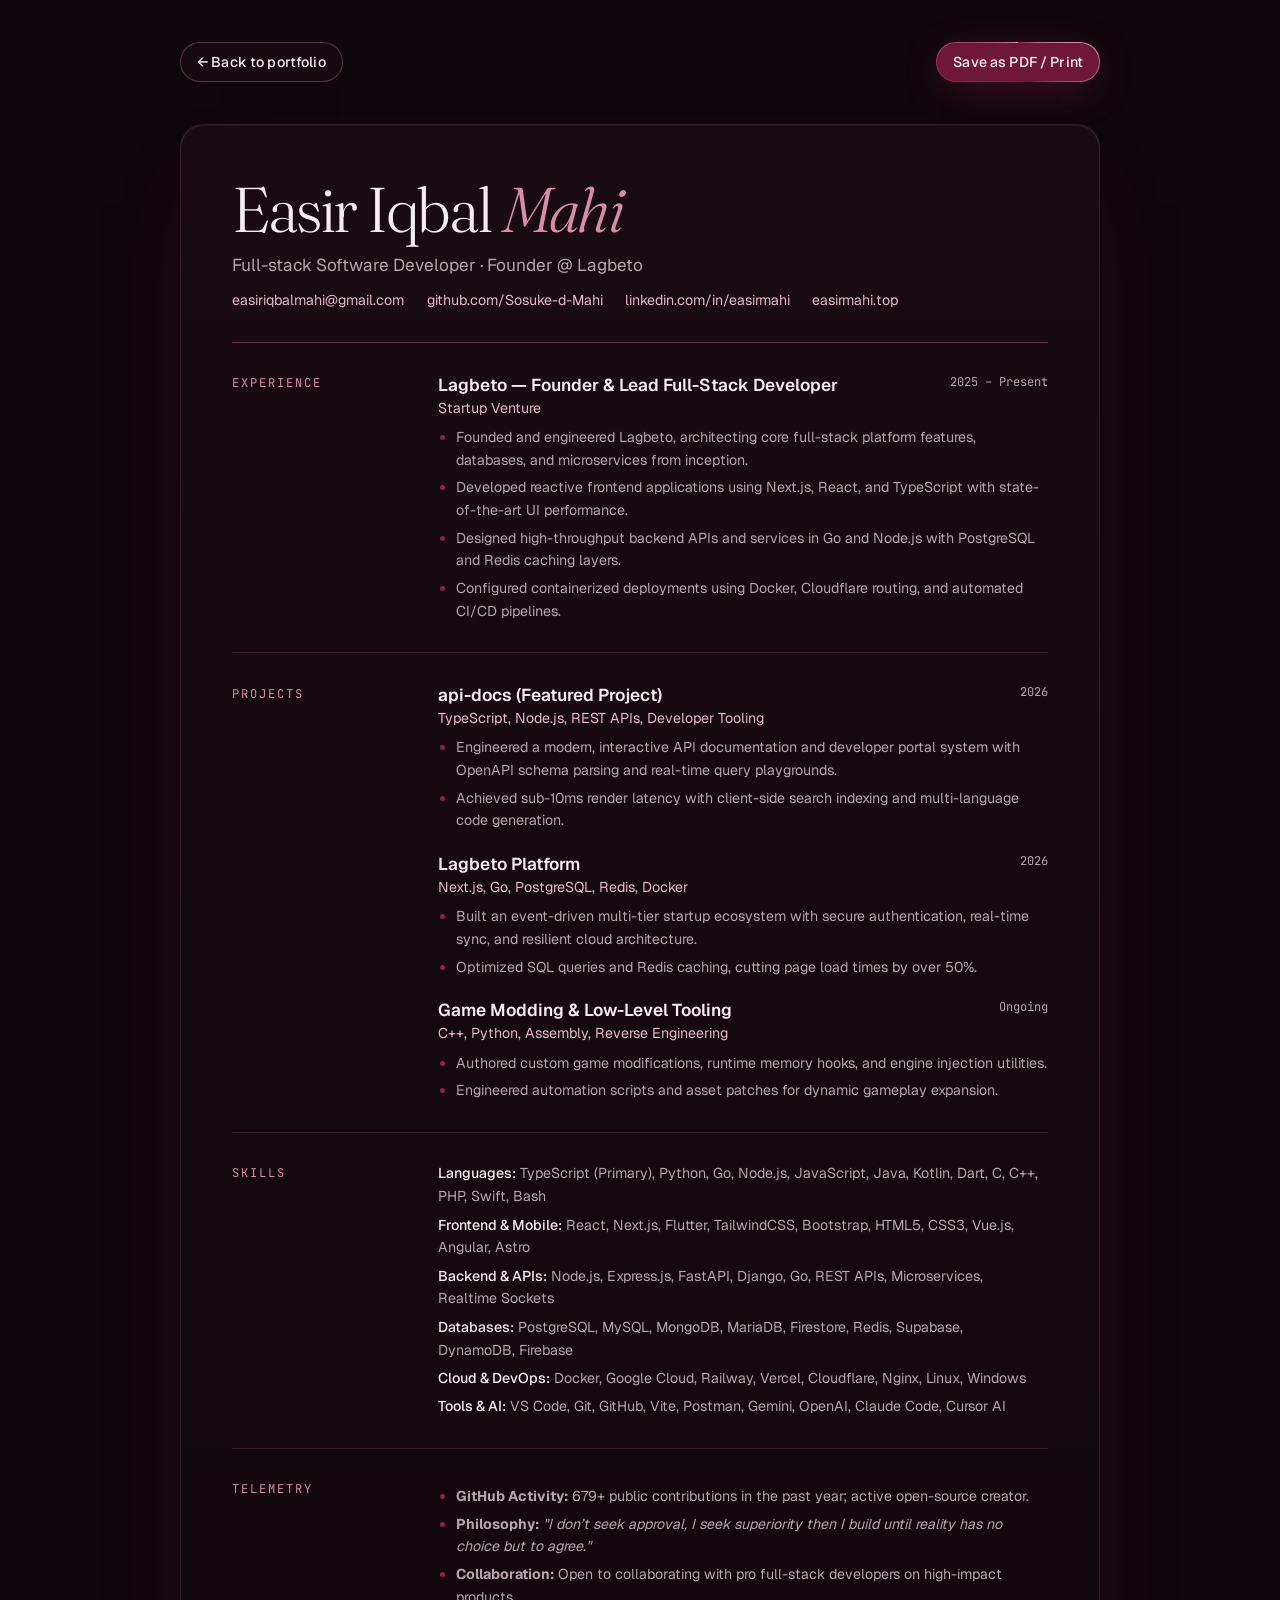
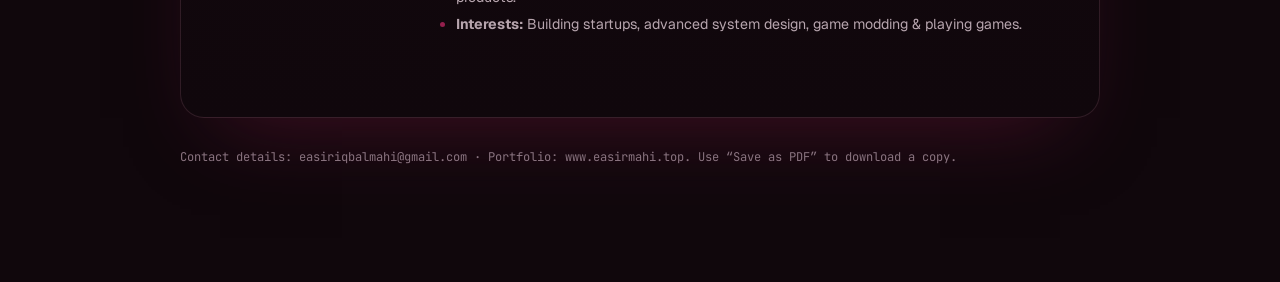
==== site/resume.html @ b929ff64 "feat: complete overhaul with portfolio site, assets, and profile README" ====
<!doctype html>
<html lang="en">
<head>
  <meta charset="utf-8">
  <meta name="viewport" content="width=device-width, initial-scale=1">
  <title>Resume — Easir Iqbal Mahi</title>
  <meta name="description" content="Resume of Easir Iqbal Mahi — Full-stack Software Developer, Founder @ Lagbeto, full-stack systems, projects, and skills.">
  <meta name="theme-color" content="#10070C">
  <link rel="canonical" href="https://www.easirmahi.top/resume.html">
  <link rel="icon" href="favicon.svg" type="image/svg+xml">
  <link rel="preconnect" href="https://fonts.googleapis.com">
  <link rel="preconnect" href="https://fonts.gstatic.com" crossorigin>
  <link rel="stylesheet" href="https://fonts.googleapis.com/css2?family=Fraunces:ital,opsz,wght@0,9..144,300..600;1,9..144,300..600&family=Geist:wght@300..700&family=JetBrains+Mono:wght@400;500&display=swap">
  <link rel="stylesheet" href="assets/css/tokens.css">
  <link rel="stylesheet" href="assets/css/base.css">
  <style>
    @layer sections {
      body { padding-block: var(--space-xl) var(--space-3xl); }
      body::after { display: none; }
      .bar {
        display: flex; flex-wrap: wrap; gap: var(--space-s); justify-content: space-between; align-items: center;
        margin-bottom: var(--space-xl);
      }
      .bar__actions { display: flex; flex-wrap: wrap; gap: 0.6rem; }
      .sheet {
        padding: clamp(1.25rem, 4vw, 3.5rem);
        border: 1px solid var(--line);
        border-radius: var(--radius-l);
        background: linear-gradient(180deg, var(--ink-900), var(--ink-950));
        box-shadow: var(--shadow-2);
      }
      .r-head { display: grid; gap: 0.6rem; padding-bottom: var(--space-l); border-bottom: 1px solid var(--line-strong); }
      .r-head h1 { font-family: var(--font-display); font-size: var(--step-4); font-weight: 300; letter-spacing: -0.035em; }
      .r-head h1 em { color: var(--rose-300); }
      .r-head .role { color: var(--text-muted); }
      .r-links { display: flex; flex-wrap: wrap; gap: 0.4rem 1.4rem; list-style: none; padding: 0; font-size: var(--step--1); }
      .r-links a { color: var(--rose-200); }
      .r-sec { display: grid; grid-template-columns: 11rem 1fr; gap: var(--space-l); padding-block: var(--space-l); border-bottom: 1px solid var(--line); }
      .r-sec:last-child { border-bottom: 0; }
      .r-sec > h2 { font-family: var(--font-mono); font-size: var(--step--2); letter-spacing: 0.16em; text-transform: uppercase; color: var(--accent); padding-top: 0.3rem; }
      .r-item + .r-item { margin-top: var(--space-m); }
      .r-item__top { display: flex; flex-wrap: wrap; justify-content: space-between; gap: 0.2rem 1rem; }
      .r-item h3 { font-size: var(--step-0); font-weight: 600; line-height: 1.4; }
      .r-item .meta { font-family: var(--font-mono); font-size: var(--step--2); color: var(--text-muted); white-space: nowrap; }
      .r-item .sub { color: var(--rose-200); font-size: var(--step--1); }
      .r-item ul, .r-list { padding-left: 1.1rem; margin-top: 0.4rem; display: grid; gap: 0.3rem; color: var(--text-muted); font-size: var(--step--1); }
      .r-item li::marker, .r-list li::marker { color: var(--wine-600); }
      .r-skills { display: grid; gap: 0.35rem; font-size: var(--step--1); color: var(--text-muted); }
      .r-skills b { color: var(--ivory); font-weight: 500; }
      .r-note { margin-top: var(--space-l); font-size: var(--step--2); color: var(--faint); font-family: var(--font-mono); }
      @media (max-width: 680px) { .r-sec { grid-template-columns: 1fr; gap: 0.6rem; } }

      @media print {
        @page { margin: 14mm 14mm; }
        :root { --text-muted: #333; --rose-200: #6E1738; --accent: #6E1738; --ivory: #111; --line: #ddd; --line-strong: #bbb; --faint: #666; }
        body { background: #fff; color: #111; padding: 0; font-size: 10.5pt; }
        .bar, .r-note { display: none; }
        .sheet { border: 0; padding: 0; box-shadow: none; background: none; }
        .r-sec { break-inside: avoid; padding-block: 0.6rem; }
        .r-head h1 { font-size: 24pt; }
        a { color: inherit !important; }
      }
    }
  </style>
</head>
<body>
  <main class="container" style="max-width: 920px">
    <div class="bar">
      <a class="btn btn--ghost btn--small" href="./">← Back to portfolio</a>
      <div class="bar__actions">
        <button class="btn btn--primary btn--small" type="button" onclick="window.print()">Save as PDF / Print</button>
      </div>
    </div>

    <article class="sheet">
      <header class="r-head">
        <h1>Easir Iqbal <em>Mahi</em></h1>
        <p class="role">Full-stack Software Developer · Founder @ Lagbeto</p>
        <ul class="r-links">
          <li><a class="link-u" href="mailto:easiriqbalmahi@gmail.com">easiriqbalmahi@gmail.com</a></li>
          <li><a class="link-u" href="https://github.com/Sosuke-d-Mahi" target="_blank" rel="noopener">github.com/Sosuke-d-Mahi</a></li>
          <li><a class="link-u" href="https://www.linkedin.com/in/easirmahi/" target="_blank" rel="noopener">linkedin.com/in/easirmahi</a></li>
          <li><a class="link-u" href="https://www.easirmahi.top" target="_blank" rel="noopener">easirmahi.top</a></li>
        </ul>
      </header>

      <section class="r-sec">
        <h2>Experience</h2>
        <div class="r-item">
          <div class="r-item__top"><h3>Lagbeto — Founder &amp; Lead Full-Stack Developer</h3><span class="meta">2025 – Present</span></div>
          <p class="sub">Startup Venture</p>
          <ul>
            <li>Founded and engineered Lagbeto, architecting core full-stack platform features, databases, and microservices from inception.</li>
            <li>Developed reactive frontend applications using Next.js, React, and TypeScript with state-of-the-art UI performance.</li>
            <li>Designed high-throughput backend APIs and services in Go and Node.js with PostgreSQL and Redis caching layers.</li>
            <li>Configured containerized deployments using Docker, Cloudflare routing, and automated CI/CD pipelines.</li>
          </ul>
        </div>
      </section>

      <section class="r-sec">
        <h2>Projects</h2>
        <div>
          <div class="r-item">
            <div class="r-item__top"><h3><a class="link-u" href="https://github.com/Sosuke-d-Mahi/api-docs.git" target="_blank" rel="noopener">api-docs</a> (Featured Project)</h3><span class="meta">2026</span></div>
            <p class="sub">TypeScript, Node.js, REST APIs, Developer Tooling</p>
            <ul>
              <li>Engineered a modern, interactive API documentation and developer portal system with OpenAPI schema parsing and real-time query playgrounds.</li>
              <li>Achieved sub-10ms render latency with client-side search indexing and multi-language code generation.</li>
            </ul>
          </div>
          <div class="r-item">
            <div class="r-item__top"><h3>Lagbeto Platform</h3><span class="meta">2026</span></div>
            <p class="sub">Next.js, Go, PostgreSQL, Redis, Docker</p>
            <ul>
              <li>Built an event-driven multi-tier startup ecosystem with secure authentication, real-time sync, and resilient cloud architecture.</li>
              <li>Optimized SQL queries and Redis caching, cutting page load times by over 50%.</li>
            </ul>
          </div>
          <div class="r-item">
            <div class="r-item__top"><h3>Game Modding &amp; Low-Level Tooling</h3><span class="meta">Ongoing</span></div>
            <p class="sub">C++, Python, Assembly, Reverse Engineering</p>
            <ul>
              <li>Authored custom game modifications, runtime memory hooks, and engine injection utilities.</li>
              <li>Engineered automation scripts and asset patches for dynamic gameplay expansion.</li>
            </ul>
          </div>
        </div>
      </section>

      <section class="r-sec">
        <h2>Skills</h2>
        <div class="r-skills">
          <p><b>Languages:</b> TypeScript (Primary), Python, Go, Node.js, JavaScript, Java, Kotlin, Dart, C, C++, PHP, Swift, Bash</p>
          <p><b>Frontend &amp; Mobile:</b> React, Next.js, Flutter, TailwindCSS, Bootstrap, HTML5, CSS3, Vue.js, Angular, Astro</p>
          <p><b>Backend &amp; APIs:</b> Node.js, Express.js, FastAPI, Django, Go, REST APIs, Microservices, Realtime Sockets</p>
          <p><b>Databases:</b> PostgreSQL, MySQL, MongoDB, MariaDB, Firestore, Redis, Supabase, DynamoDB, Firebase</p>
          <p><b>Cloud &amp; DevOps:</b> Docker, Google Cloud, Railway, Vercel, Cloudflare, Nginx, Linux, Windows</p>
          <p><b>Tools &amp; AI:</b> VS Code, Git, GitHub, Vite, Postman, Gemini, OpenAI, Claude Code, Cursor AI</p>
        </div>
      </section>

      <section class="r-sec">
        <h2>Telemetry</h2>
        <ul class="r-list">
          <li><strong>GitHub Activity:</strong> 679+ public contributions in the past year; active open-source creator.</li>
          <li><strong>Philosophy:</strong> <em>"I don’t seek approval, I seek superiority then I build until reality has no choice but to agree."</em></li>
          <li><strong>Collaboration:</strong> Open to collaborating with pro full-stack developers on high-impact products.</li>
          <li><strong>Interests:</strong> Building startups, advanced system design, game modding &amp; playing games.</li>
        </ul>
      </section>
    </article>
    <p class="r-note">Contact details: easiriqbalmahi@gmail.com · Portfolio: www.easirmahi.top. Use “Save as PDF” to download a copy.</p>
  </main>
</body>
</html>
---- site/assets/css/tokens.css ----
/* ==========================================================================
   Design tokens — "Burgundy After Dark"
   ========================================================================== */

@property --angle {
  syntax: "<angle>";
  inherits: false;
  initial-value: 0deg;
}

:root {
  color-scheme: dark;

  /* Palette */
  --ink-950: #10070c;
  --ink-900: #190b12;
  --ink-850: #1f0d17;
  --ink-800: #27101c;
  --wine-700: #6e1738;
  --wine-600: #941f4d;
  --rose-300: #d88ca8;
  --rose-200: #e9b9ca;
  --ivory: #f6edf0;
  --muted: #b7a5ae;
  --faint: #8a7480;
  --line: rgba(216, 140, 168, 0.16);
  --line-strong: rgba(216, 140, 168, 0.32);
  --brass: #c9a27a;

  /* Semantic */
  --bg: var(--ink-950);
  --bg-2: var(--ink-900);
  --surface: var(--ink-800);
  --text: var(--ivory);
  --text-muted: var(--muted);
  --accent: var(--rose-300);
  --accent-strong: var(--wine-600);
  --focus: var(--rose-200);

  /* Heatmap scale (near-black → wine → rose) */
  --heat-0: #1c0c15;
  --heat-1: #45122a;
  --heat-2: #6e1738;
  --heat-3: #a12556;
  --heat-4: #e09ab4;

  /* Typography */
  --font-display: "Fraunces", "Iowan Old Style", "Palatino Linotype", Georgia, serif;
  --font-sans: "Geist", "Inter", ui-sans-serif, system-ui, -apple-system, "Segoe UI", sans-serif;
  --font-mono: "JetBrains Mono", ui-monospace, "SF Mono", Menlo, Consolas, monospace;

  --step--2: clamp(0.69rem, 0.66rem + 0.12vw, 0.76rem);
  --step--1: clamp(0.8rem, 0.77rem + 0.16vw, 0.89rem);
  --step-0: clamp(0.97rem, 0.93rem + 0.2vw, 1.08rem);
  --step-1: clamp(1.15rem, 1.08rem + 0.36vw, 1.38rem);
  --step-2: clamp(1.4rem, 1.26rem + 0.7vw, 1.85rem);
  --step-3: clamp(1.8rem, 1.5rem + 1.5vw, 2.8rem);
  --step-4: clamp(2.3rem, 1.75rem + 2.75vw, 4.2rem);
  --step-5: clamp(3rem, 1.9rem + 5.4vw, 7.4rem);

  /* Spacing */
  --space-2xs: clamp(0.25rem, 0.23rem + 0.1vw, 0.31rem);
  --space-xs: clamp(0.5rem, 0.46rem + 0.2vw, 0.63rem);
  --space-s: clamp(0.75rem, 0.7rem + 0.3vw, 0.94rem);
  --space-m: clamp(1rem, 0.92rem + 0.4vw, 1.25rem);
  --space-l: clamp(1.5rem, 1.38rem + 0.6vw, 1.88rem);
  --space-xl: clamp(2rem, 1.8rem + 1vw, 2.75rem);
  --space-2xl: clamp(3rem, 2.6rem + 2vw, 4.5rem);
  --space-3xl: clamp(4.5rem, 3.6rem + 4.5vw, 8rem);

  --gutter: clamp(1rem, 0.5rem + 2.5vw, 2.5rem);
  --max: 1240px;
  --measure: 62ch;

  /* Shape & depth */
  --radius-s: 6px;
  --radius-m: 14px;
  --radius-l: 24px;
  --shadow-1: 0 1px 0 rgba(246, 237, 240, 0.04) inset, 0 18px 40px -24px rgba(0, 0, 0, 0.8);
  --shadow-2: 0 1px 0 rgba(246, 237, 240, 0.06) inset, 0 40px 80px -40px rgba(110, 23, 56, 0.55);

  /* Motion */
  --ease-out: cubic-bezier(0.16, 1, 0.3, 1);
  --ease-in-out: cubic-bezier(0.65, 0, 0.35, 1);
  --ease-spring: cubic-bezier(0.34, 1.56, 0.64, 1);
  --dur-1: 160ms;
  --dur-2: 320ms;
  --dur-3: 700ms;
  --dur-4: 1100ms;

  --nav-h: 68px;
}

@media (prefers-reduced-motion: reduce) {
  :root {
    --dur-1: 0ms;
    --dur-2: 0ms;
    --dur-3: 0ms;
    --dur-4: 0ms;
  }
}
---- site/assets/css/base.css ----
/* ==========================================================================
   Base — reset, typography, shared primitives, motion utilities
   ========================================================================== */

@layer reset, base, components, sections, utilities;

@layer reset {
  *, *::before, *::after { box-sizing: border-box; }
  * { margin: 0; }
  html { -webkit-text-size-adjust: 100%; text-size-adjust: 100%; }
  img, svg, video { display: block; max-width: 100%; }
  input, button, textarea, select { font: inherit; color: inherit; }
  button { background: none; border: 0; padding: 0; cursor: pointer; }
  ul[role="list"], ol[role="list"] { list-style: none; padding: 0; }
  p, h1, h2, h3, h4, li { overflow-wrap: break-word; }
}

@layer base {
  html {
    scroll-behavior: smooth;
    scroll-padding-top: calc(var(--nav-h) + 1.5rem);
    background: var(--bg);
  }
  @media (prefers-reduced-motion: reduce) { html { scroll-behavior: auto; } }

  body {
    min-height: 100vh;
    background: var(--bg);
    color: var(--text);
    font-family: var(--font-sans);
    font-size: var(--step-0);
    line-height: 1.6;
    font-feature-settings: "ss01", "cv11";
    -webkit-font-smoothing: antialiased;
    -moz-osx-font-smoothing: grayscale;
    text-rendering: optimizeLegibility;
    overflow-x: clip;
  }

  /* Film grain over the whole page — one fixed layer, no per-element cost */
  body::after {
    content: "";
    position: fixed;
    inset: 0;
    z-index: 100;
    pointer-events: none;
    opacity: 0.06;
    mix-blend-mode: overlay;
    background-image: url("data:image/svg+xml,%3Csvg xmlns='http://www.w3.org/2000/svg' width='180' height='180'%3E%3Cfilter id='n'%3E%3CfeTurbulence type='fractalNoise' baseFrequency='.85' numOctaves='3' stitchTiles='stitch'/%3E%3CfeColorMatrix values='0 0 0 0 1 0 0 0 0 1 0 0 0 0 1 0 0 0 1 0'/%3E%3C/filter%3E%3Crect width='100%25' height='100%25' filter='url(%23n)'/%3E%3C/svg%3E");
  }

  ::selection { background: var(--wine-600); color: var(--ivory); }

  h1, h2, h3 { font-weight: 400; line-height: 1.05; text-wrap: balance; }
  p { text-wrap: pretty; }

  a { color: inherit; text-decoration: none; }

  :focus-visible {
    outline: 2px solid var(--focus);
    outline-offset: 3px;
    border-radius: 4px;
  }

  [hidden] { display: none !important; }
}

@layer components {
  .skip-link {
    position: fixed;
    top: 0.75rem;
    left: 0.75rem;
    z-index: 200;
    padding: 0.6rem 1rem;
    background: var(--ivory);
    color: var(--ink-950);
    border-radius: var(--radius-s);
    font-weight: 600;
    transform: translateY(-160%);
    transition: transform var(--dur-2) var(--ease-out);
  }
  .skip-link:focus { transform: none; }

  .container {
    width: min(100% - 2 * var(--gutter), var(--max));
    margin-inline: auto;
  }

  /* Monospace metadata labels */
  .mono {
    font-family: var(--font-mono);
    font-size: var(--step--2);
    letter-spacing: 0.08em;
    text-transform: uppercase;
    color: var(--text-muted);
  }

  .eyebrow {
    display: inline-flex;
    align-items: center;
    gap: 0.75em;
    font-family: var(--font-mono);
    font-size: var(--step--2);
    letter-spacing: 0.22em;
    text-transform: uppercase;
    color: var(--accent);
  }
  .eyebrow::before {
    content: "";
    width: 2.25rem;
    height: 1px;
    background: linear-gradient(90deg, transparent, currentColor);
  }

  .serif { font-family: var(--font-display); }
  .italic { font-style: italic; font-variation-settings: "SOFT" 100, "WONK" 1; }

  /* --- Section heading pattern ------------------------------------------ */
  .section { position: relative; padding-block: var(--space-3xl); }
  .section-head {
    display: grid;
    gap: var(--space-m);
    margin-bottom: var(--space-2xl);
    max-width: 52rem;
  }
  .section-index {
    display: flex;
    align-items: baseline;
    gap: 1rem;
    font-family: var(--font-mono);
    font-size: var(--step--2);
    letter-spacing: 0.16em;
    text-transform: uppercase;
    color: var(--text-muted);
  }
  .section-index b { color: var(--accent); font-weight: 500; }
  .section-title {
    font-family: var(--font-display);
    font-size: var(--step-4);
    font-weight: 300;
    font-variation-settings: "opsz" 144, "SOFT" 30;
    letter-spacing: -0.03em;
  }
  .section-title em {
    font-style: italic;
    color: var(--rose-200);
    font-variation-settings: "opsz" 144, "SOFT" 100, "WONK" 1;
  }
  .section-lede { color: var(--text-muted); max-width: var(--measure); font-size: var(--step-1); line-height: 1.55; }

  /* --- Buttons ------------------------------------------------------------ */
  .btn {
    --btn-bg: transparent;
    position: relative;
    display: inline-flex;
    align-items: center;
    justify-content: center;
    gap: 0.6rem;
    min-height: 3rem;
    padding: 0.8rem 1.4rem;
    border-radius: 999px;
    font-weight: 500;
    font-size: var(--step--1);
    letter-spacing: 0.01em;
    background: var(--btn-bg);
    isolation: isolate;
    transition:
      transform var(--dur-2) var(--ease-out),
      background-color var(--dur-2) var(--ease-out),
      color var(--dur-2) var(--ease-out),
      box-shadow var(--dur-2) var(--ease-out);
    translate: var(--mag-x, 0) var(--mag-y, 0);
  }
  .btn svg { width: 1.05em; height: 1.05em; flex: none; transition: transform var(--dur-2) var(--ease-out); }
  .btn:hover svg.arrow { transform: translateX(3px); }

  /* Primary: wine core with a rotating conic rim */
  .btn--primary {
    color: var(--ivory);
    background:
      linear-gradient(var(--wine-700), var(--wine-700)) padding-box,
      conic-gradient(from var(--angle), var(--wine-600), var(--rose-300), var(--wine-700) 40%, var(--wine-600) 70%, var(--rose-300)) border-box;
    border: 1px solid transparent;
    box-shadow: 0 10px 40px -12px rgba(148, 31, 77, 0.8);
    animation: spin-angle 6s linear infinite;
  }
  .btn--primary::before {
    content: "";
    position: absolute;
    inset: 0;
    z-index: -1;
    border-radius: inherit;
    background: radial-gradient(120% 140% at var(--bx, 50%) 120%, rgba(216, 140, 168, 0.45), transparent 60%);
    opacity: 0;
    transition: opacity var(--dur-2) var(--ease-out);
  }
  .btn--primary:hover::before { opacity: 1; }

  .btn--ghost {
    color: var(--ivory);
    border: 1px solid var(--line-strong);
    background: rgba(39, 16, 28, 0.35);
  }
  .btn--ghost:hover { background: rgba(110, 23, 56, 0.3); border-color: rgba(216, 140, 168, 0.5); }

  .btn--small { min-height: 2.4rem; padding: 0.5rem 1rem; }

  /* Underline that draws in from the left */
  .link-u {
    background: linear-gradient(currentColor, currentColor) 0 100% / 0% 1px no-repeat;
    transition: background-size var(--dur-2) var(--ease-out), color var(--dur-2);
    padding-bottom: 2px;
  }
  .link-u:hover, .link-u:focus-visible { background-size: 100% 1px; color: var(--ivory); }

  /* Tags */
  .tags { display: flex; flex-wrap: wrap; gap: 0.4rem; list-style: none; padding: 0; }
  .tag {
    font-family: var(--font-mono);
    font-size: var(--step--2);
    letter-spacing: 0.03em;
    padding: 0.28rem 0.6rem;
    border: 1px solid var(--line);
    border-radius: 999px;
    color: var(--rose-200);
    background: rgba(39, 16, 28, 0.6);
  }

  /* Glass — used sparingly (nav, tooltip, a couple of chips) */
  .glass {
    background: rgba(25, 11, 18, 0.72);
    border: 1px solid var(--line);
  }
  @supports ((backdrop-filter: blur(1px)) or (-webkit-backdrop-filter: blur(1px))) {
    .glass {
      background: rgba(25, 11, 18, 0.55);
      -webkit-backdrop-filter: blur(14px) saturate(140%);
      backdrop-filter: blur(14px) saturate(140%);
    }
  }

  .icon { width: 1.1em; height: 1.1em; flex: none; }
}

/* ==========================================================================
   Motion utilities
   ========================================================================== */
@layer utilities {
  /* Scroll reveals: only hide content once JS is confirmed running */
  .js [data-reveal] {
    opacity: 0;
    transform: translate3d(0, 28px, 0);
    transition:
      opacity var(--dur-4) var(--ease-out),
      transform var(--dur-4) var(--ease-out);
    transition-delay: calc(var(--d, 0) * 90ms);
  }
  .js [data-reveal="fade"] { transform: none; }
  .js [data-reveal="left"] { transform: translate3d(-32px, 0, 0); }
  .js [data-reveal].is-in { opacity: 1; transform: none; }

  /* Line-mask reveal for display headlines */
  .line-mask { display: block; overflow: hidden; padding-bottom: 0.08em; margin-bottom: -0.08em; }
  .line-mask > span { display: block; }
  .js .line-mask > span {
    transform: translate3d(0, 105%, 0);
    transition: transform 1.2s var(--ease-out);
    transition-delay: calc(var(--d, 0) * 110ms + 250ms);
  }
  .js .is-ready .line-mask > span { transform: none; }

  .visually-hidden {
    position: absolute !important;
    width: 1px; height: 1px;
    padding: 0; margin: -1px;
    overflow: hidden; clip: rect(0 0 0 0);
    white-space: nowrap; border: 0;
  }

  @media (prefers-reduced-motion: reduce) {
    .js [data-reveal], .js .line-mask > span { opacity: 1; transform: none; transition: none; }
    *, *::before, *::after { animation-duration: 0.001ms !important; animation-iteration-count: 1 !important; }
  }
}

@keyframes spin-angle { to { --angle: 360deg; } }
@keyframes pulse-dot {
  0% { box-shadow: 0 0 0 0 rgba(216, 140, 168, 0.55); }
  70% { box-shadow: 0 0 0 10px rgba(216, 140, 168, 0); }
  100% { box-shadow: 0 0 0 0 rgba(216, 140, 168, 0); }
}
@keyframes drift {
  0%, 100% { transform: translate3d(0, 0, 0) scale(1); }
  50% { transform: translate3d(var(--dx, 4%), var(--dy, -3%), 0) scale(1.08); }
}
@keyframes rotate { to { transform: rotate(360deg); } }
@keyframes draw { to { stroke-dashoffset: 0; } }

/* Cross-document view transitions (index ↔ resume) where supported */
@view-transition { navigation: auto; }
::view-transition-old(root),
::view-transition-new(root) { animation-duration: 420ms; animation-timing-function: var(--ease-in-out); }
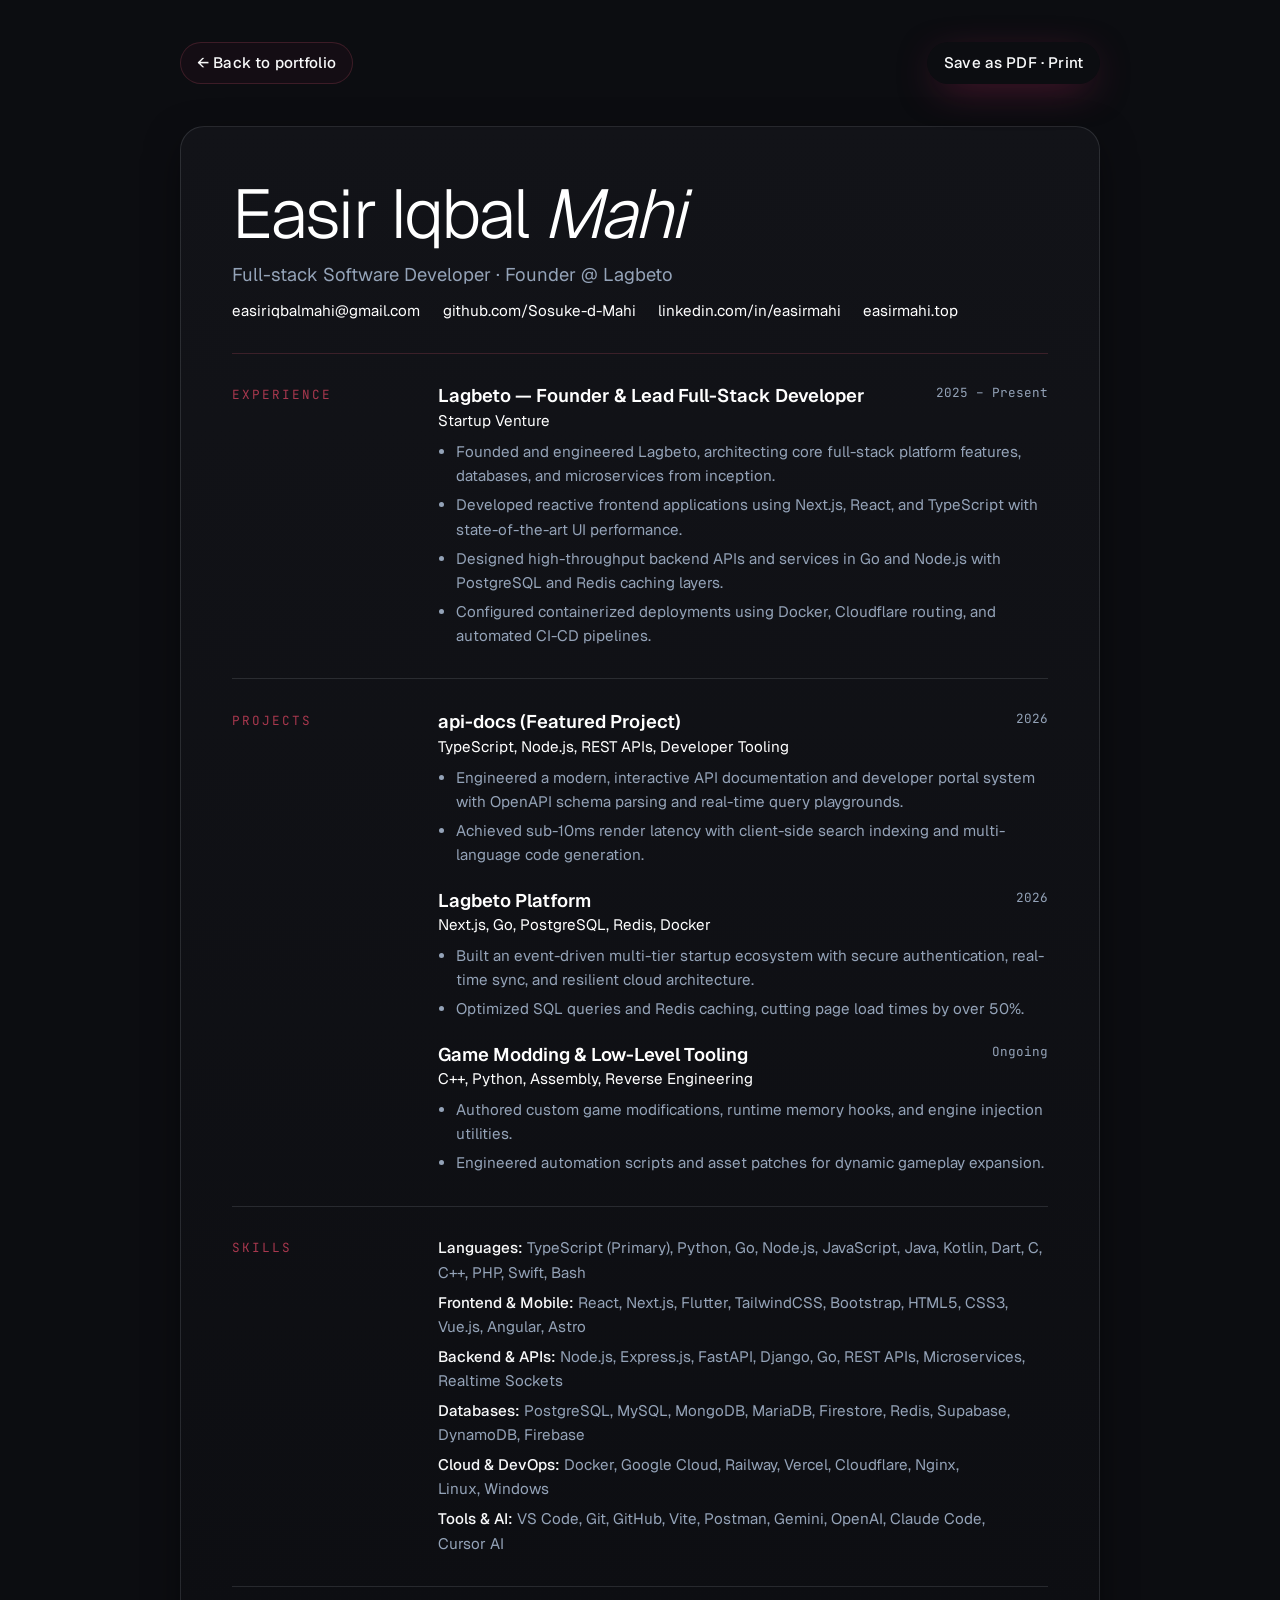
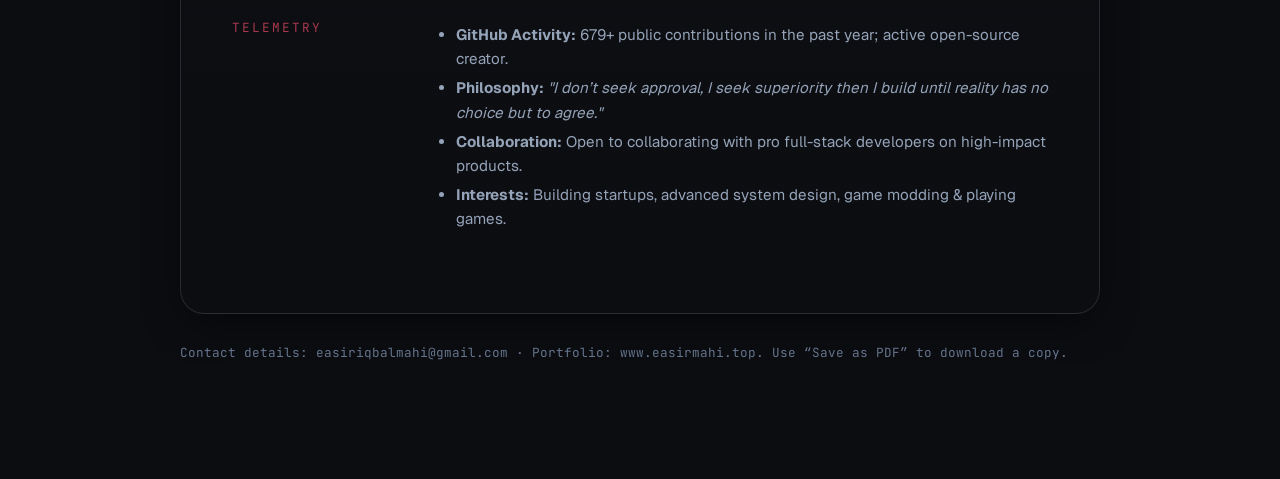
==== commit 6b71d94b: "fix: remove all slashes from section headers and text, use clean dots and dashes" ====
--- a/site/resume.html
+++ b/site/resume.html
@@ -68,7 +68,7 @@
     <div class="bar">
       <a class="btn btn--ghost btn--small" href="./">← Back to portfolio</a>
       <div class="bar__actions">
-        <button class="btn btn--primary btn--small" type="button" onclick="window.print()">Save as PDF / Print</button>
+        <button class="btn btn--primary btn--small" type="button" onclick="window.print()">Save as PDF · Print</button>
       </div>
     </div>
 
@@ -93,7 +93,7 @@
             <li>Founded and engineered Lagbeto, architecting core full-stack platform features, databases, and microservices from inception.</li>
             <li>Developed reactive frontend applications using Next.js, React, and TypeScript with state-of-the-art UI performance.</li>
             <li>Designed high-throughput backend APIs and services in Go and Node.js with PostgreSQL and Redis caching layers.</li>
-            <li>Configured containerized deployments using Docker, Cloudflare routing, and automated CI/CD pipelines.</li>
+            <li>Configured containerized deployments using Docker, Cloudflare routing, and automated CI-CD pipelines.</li>
           </ul>
         </div>
       </section>
--- a/site/assets/css/tokens.css
+++ b/site/assets/css/tokens.css
@@ -1,5 +1,5 @@
 /* ==========================================================================
-   Design tokens — "Burgundy After Dark"
+   Design tokens — Minimalist Dark/White with Reddish Accent
    ========================================================================== */
 
 @property --angle {
@@ -12,51 +12,54 @@
   color-scheme: dark;
 
   /* Palette */
-  --ink-950: #10070c;
-  --ink-900: #190b12;
-  --ink-850: #1f0d17;
-  --ink-800: #27101c;
-  --wine-700: #6e1738;
-  --wine-600: #941f4d;
-  --rose-300: #d88ca8;
-  --rose-200: #e9b9ca;
-  --ivory: #f6edf0;
-  --muted: #b7a5ae;
-  --faint: #8a7480;
-  --line: rgba(216, 140, 168, 0.16);
-  --line-strong: rgba(216, 140, 168, 0.32);
-  --brass: #c9a27a;
+  --ink-950: #0c0d11;
+  --ink-900: #121318;
+  --ink-850: #181920;
+  --ink-800: #20222a;
+  
+  --red-accent-dark: #6e1a2b;
+  --red-accent: #8b3a4a;
+  --red-accent-bright: #a8384e;
+  --red-accent-soft: #c97a8b;
+  --red-blush: #e8c5cb;
+  
+  --pure-white: #ffffff;
+  --ivory: #f8f9fa;
+  --muted: #94a3b8;
+  --faint: #64748b;
+  --line: rgba(226, 232, 240, 0.12);
+  --line-strong: rgba(139, 58, 74, 0.35);
 
   /* Semantic */
   --bg: var(--ink-950);
   --bg-2: var(--ink-900);
-  --surface: var(--ink-800);
-  --text: var(--ivory);
+  --surface: var(--ink-850);
+  --text: var(--pure-white);
   --text-muted: var(--muted);
-  --accent: var(--rose-300);
-  --accent-strong: var(--wine-600);
-  --focus: var(--rose-200);
+  --accent: var(--red-accent-bright);
+  --accent-strong: var(--red-accent);
+  --focus: var(--red-accent-soft);
 
-  /* Heatmap scale (near-black → wine → rose) */
-  --heat-0: #1c0c15;
-  --heat-1: #45122a;
-  --heat-2: #6e1738;
-  --heat-3: #a12556;
-  --heat-4: #e09ab4;
+  /* Heatmap scale (neutral slate → soft blush → deep crimson) */
+  --heat-0: #181920;
+  --heat-1: #3b1720;
+  --heat-2: #6e1a2b;
+  --heat-3: #9e3b4f;
+  --heat-4: #e8c5cb;
 
   /* Typography */
-  --font-display: "Fraunces", "Iowan Old Style", "Palatino Linotype", Georgia, serif;
-  --font-sans: "Geist", "Inter", ui-sans-serif, system-ui, -apple-system, "Segoe UI", sans-serif;
+  --font-display: "Geist", "Inter", -apple-system, BlinkMacSystemFont, "Segoe UI", sans-serif;
+  --font-sans: "Inter", "Geist", -apple-system, BlinkMacSystemFont, "Segoe UI", sans-serif;
   --font-mono: "JetBrains Mono", ui-monospace, "SF Mono", Menlo, Consolas, monospace;
 
-  --step--2: clamp(0.69rem, 0.66rem + 0.12vw, 0.76rem);
-  --step--1: clamp(0.8rem, 0.77rem + 0.16vw, 0.89rem);
-  --step-0: clamp(0.97rem, 0.93rem + 0.2vw, 1.08rem);
-  --step-1: clamp(1.15rem, 1.08rem + 0.36vw, 1.38rem);
-  --step-2: clamp(1.4rem, 1.26rem + 0.7vw, 1.85rem);
-  --step-3: clamp(1.8rem, 1.5rem + 1.5vw, 2.8rem);
-  --step-4: clamp(2.3rem, 1.75rem + 2.75vw, 4.2rem);
-  --step-5: clamp(3rem, 1.9rem + 5.4vw, 7.4rem);
+  --step--2: clamp(0.72rem, 0.68rem + 0.14vw, 0.8rem);
+  --step--1: clamp(0.85rem, 0.8rem + 0.2vw, 0.95rem);
+  --step-0: clamp(1rem, 0.95rem + 0.25vw, 1.15rem);
+  --step-1: clamp(1.2rem, 1.12rem + 0.4vw, 1.45rem);
+  --step-2: clamp(1.45rem, 1.32rem + 0.75vw, 1.95rem);
+  --step-3: clamp(1.85rem, 1.6rem + 1.6vw, 2.9rem);
+  --step-4: clamp(2.4rem, 1.9rem + 3vw, 4.4rem);
+  --step-5: clamp(3.2rem, 2.2rem + 5.8vw, 7.6rem);
 
   /* Spacing */
   --space-2xs: clamp(0.25rem, 0.23rem + 0.1vw, 0.31rem);
@@ -73,11 +76,11 @@
   --measure: 62ch;
 
   /* Shape & depth */
-  --radius-s: 6px;
-  --radius-m: 14px;
+  --radius-s: 8px;
+  --radius-m: 16px;
   --radius-l: 24px;
-  --shadow-1: 0 1px 0 rgba(246, 237, 240, 0.04) inset, 0 18px 40px -24px rgba(0, 0, 0, 0.8);
-  --shadow-2: 0 1px 0 rgba(246, 237, 240, 0.06) inset, 0 40px 80px -40px rgba(110, 23, 56, 0.55);
+  --shadow-1: 0 4px 20px -2px rgba(0, 0, 0, 0.4);
+  --shadow-2: 0 12px 40px -8px rgba(0, 0, 0, 0.6);
 
   /* Motion */
   --ease-out: cubic-bezier(0.16, 1, 0.3, 1);
